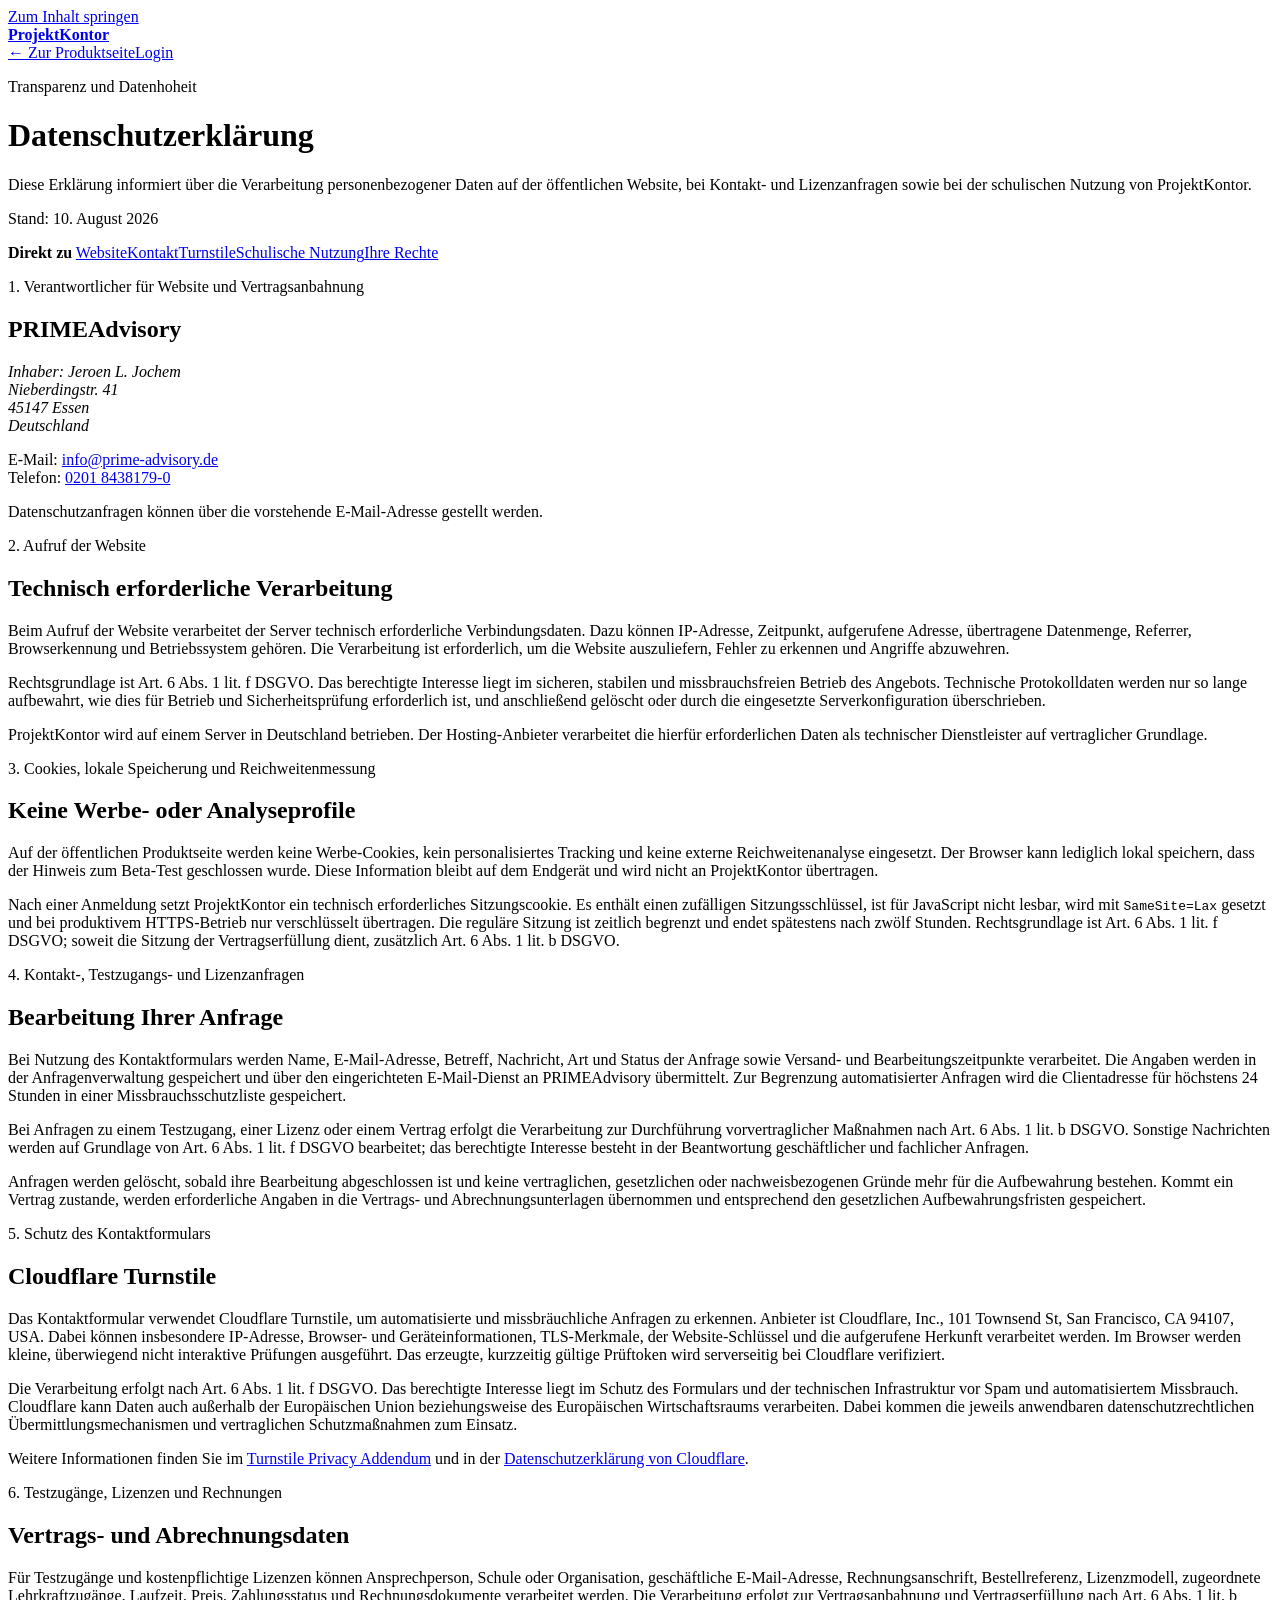
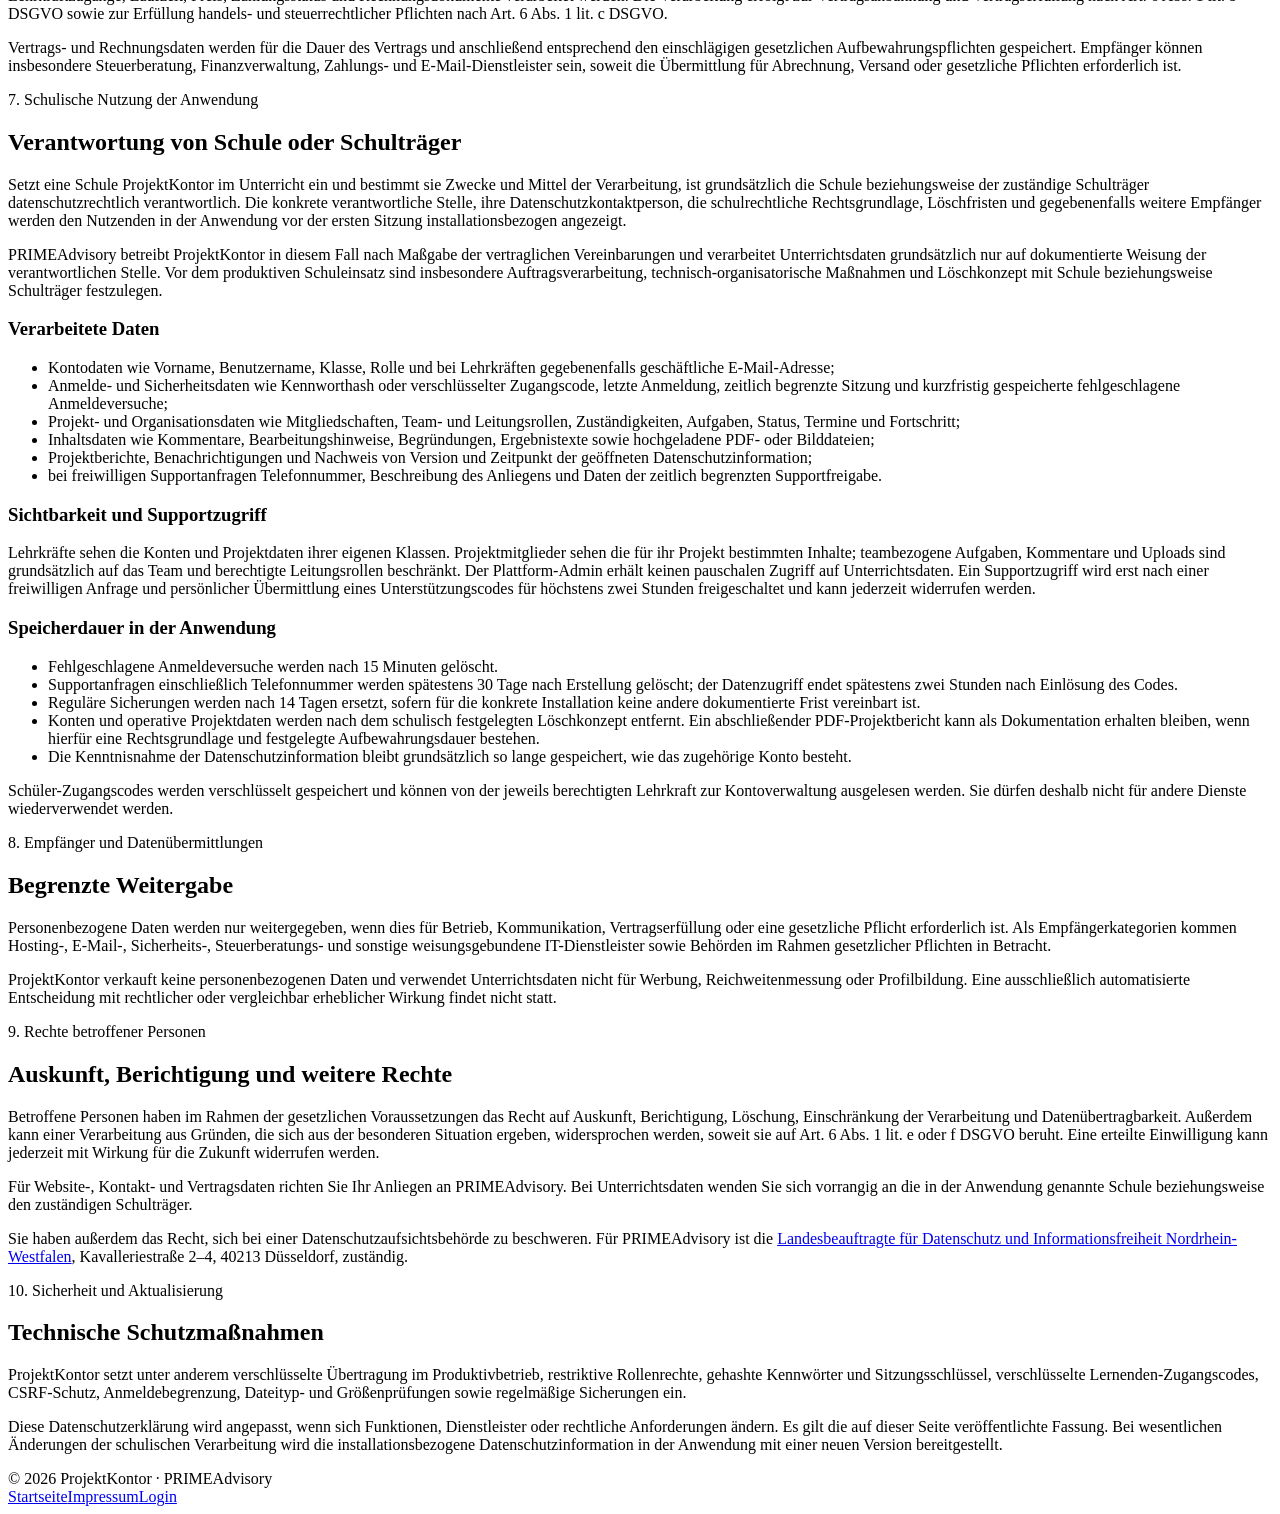
==== projektkontor/static/datenschutz.html @ 59647823 "Release 0.1.3: Datenschutzerklärung ergänzen - öffentliche Datenschutzerklärung für Website und schu" ====
<!doctype html>
<html lang="de">
<head>
  <meta charset="utf-8">
  <meta name="viewport" content="width=device-width,initial-scale=1">
  <meta name="theme-color" content="#0F2E5D">
  <link rel="icon" type="image/png" sizes="64x64" href="/favicon.png">
  <link rel="apple-touch-icon" sizes="180x180" href="/apple-touch-icon.png">
  <meta name="description" content="Datenschutzerklärung für die Website und die schulische Nutzung von ProjektKontor.">
  <meta name="robots" content="index,follow">
  <title>Datenschutzerklärung – ProjektKontor</title>
  <link rel="canonical" href="https://projektkontor.org/datenschutz">
  <link rel="stylesheet" href="/landing.css">
</head>
<body class="legal-page-body privacy-page-body">
  <a class="skip-link" href="#main">Zum Inhalt springen</a>
  <header class="site-header">
    <div class="header-inner">
      <a class="site-brand" href="/" aria-label="ProjektKontor Startseite"><img src="/projektkontor-logo.png" alt=""><strong>ProjektKontor</strong></a>
      <nav aria-label="Seitennavigation"><a class="legal-back-link" href="/">← Zur Produktseite</a><a class="login-link" href="/login">Login</a></nav>
    </div>
  </header>

  <main class="legal-main privacy-main" id="main">
    <header class="legal-hero">
      <p class="kicker">Transparenz und Datenhoheit</p>
      <h1>Datenschutzerklärung</h1>
      <p>Diese Erklärung informiert über die Verarbeitung personenbezogener Daten auf der öffentlichen Website, bei Kontakt- und Lizenzanfragen sowie bei der schulischen Nutzung von ProjektKontor.</p>
      <p class="privacy-updated">Stand: 10. August 2026</p>
    </header>

    <nav class="privacy-toc" aria-label="Inhalt der Datenschutzerklärung">
      <strong>Direkt zu</strong>
      <a href="#website">Website</a><a href="#kontakt">Kontakt</a><a href="#turnstile">Turnstile</a><a href="#unterricht">Schulische Nutzung</a><a href="#rechte">Ihre Rechte</a>
    </nav>

    <div class="privacy-legal-content">
      <section id="verantwortlicher">
        <p class="legal-label">1. Verantwortlicher für Website und Vertragsanbahnung</p>
        <h2>PRIMEAdvisory</h2>
        <address>Inhaber: Jeroen L. Jochem<br>Nieberdingstr. 41<br>45147 Essen<br>Deutschland</address>
        <p>E-Mail: <a href="mailto:info@prime-advisory.de">info@prime-advisory.de</a><br>Telefon: <a href="tel:+4920184381790">0201 8438179-0</a></p>
        <p>Datenschutzanfragen können über die vorstehende E-Mail-Adresse gestellt werden.</p>
      </section>

      <section id="website">
        <p class="legal-label">2. Aufruf der Website</p>
        <h2>Technisch erforderliche Verarbeitung</h2>
        <p>Beim Aufruf der Website verarbeitet der Server technisch erforderliche Verbindungsdaten. Dazu können IP-Adresse, Zeitpunkt, aufgerufene Adresse, übertragene Datenmenge, Referrer, Browserkennung und Betriebssystem gehören. Die Verarbeitung ist erforderlich, um die Website auszuliefern, Fehler zu erkennen und Angriffe abzuwehren.</p>
        <p>Rechtsgrundlage ist Art. 6 Abs. 1 lit. f DSGVO. Das berechtigte Interesse liegt im sicheren, stabilen und missbrauchsfreien Betrieb des Angebots. Technische Protokolldaten werden nur so lange aufbewahrt, wie dies für Betrieb und Sicherheitsprüfung erforderlich ist, und anschließend gelöscht oder durch die eingesetzte Serverkonfiguration überschrieben.</p>
        <p>ProjektKontor wird auf einem Server in Deutschland betrieben. Der Hosting-Anbieter verarbeitet die hierfür erforderlichen Daten als technischer Dienstleister auf vertraglicher Grundlage.</p>
      </section>

      <section id="speichertechniken">
        <p class="legal-label">3. Cookies, lokale Speicherung und Reichweitenmessung</p>
        <h2>Keine Werbe- oder Analyseprofile</h2>
        <p>Auf der öffentlichen Produktseite werden keine Werbe-Cookies, kein personalisiertes Tracking und keine externe Reichweitenanalyse eingesetzt. Der Browser kann lediglich lokal speichern, dass der Hinweis zum Beta-Test geschlossen wurde. Diese Information bleibt auf dem Endgerät und wird nicht an ProjektKontor übertragen.</p>
        <p>Nach einer Anmeldung setzt ProjektKontor ein technisch erforderliches Sitzungscookie. Es enthält einen zufälligen Sitzungsschlüssel, ist für JavaScript nicht lesbar, wird mit <code>SameSite=Lax</code> gesetzt und bei produktivem HTTPS-Betrieb nur verschlüsselt übertragen. Die reguläre Sitzung ist zeitlich begrenzt und endet spätestens nach zwölf Stunden. Rechtsgrundlage ist Art. 6 Abs. 1 lit. f DSGVO; soweit die Sitzung der Vertragserfüllung dient, zusätzlich Art. 6 Abs. 1 lit. b DSGVO.</p>
      </section>

      <section id="kontakt">
        <p class="legal-label">4. Kontakt-, Testzugangs- und Lizenzanfragen</p>
        <h2>Bearbeitung Ihrer Anfrage</h2>
        <p>Bei Nutzung des Kontaktformulars werden Name, E-Mail-Adresse, Betreff, Nachricht, Art und Status der Anfrage sowie Versand- und Bearbeitungszeitpunkte verarbeitet. Die Angaben werden in der Anfragenverwaltung gespeichert und über den eingerichteten E-Mail-Dienst an PRIMEAdvisory übermittelt. Zur Begrenzung automatisierter Anfragen wird die Clientadresse für höchstens 24 Stunden in einer Missbrauchsschutzliste gespeichert.</p>
        <p>Bei Anfragen zu einem Testzugang, einer Lizenz oder einem Vertrag erfolgt die Verarbeitung zur Durchführung vorvertraglicher Maßnahmen nach Art. 6 Abs. 1 lit. b DSGVO. Sonstige Nachrichten werden auf Grundlage von Art. 6 Abs. 1 lit. f DSGVO bearbeitet; das berechtigte Interesse besteht in der Beantwortung geschäftlicher und fachlicher Anfragen.</p>
        <p>Anfragen werden gelöscht, sobald ihre Bearbeitung abgeschlossen ist und keine vertraglichen, gesetzlichen oder nachweisbezogenen Gründe mehr für die Aufbewahrung bestehen. Kommt ein Vertrag zustande, werden erforderliche Angaben in die Vertrags- und Abrechnungsunterlagen übernommen und entsprechend den gesetzlichen Aufbewahrungsfristen gespeichert.</p>
      </section>

      <section id="turnstile">
        <p class="legal-label">5. Schutz des Kontaktformulars</p>
        <h2>Cloudflare Turnstile</h2>
        <p>Das Kontaktformular verwendet Cloudflare Turnstile, um automatisierte und missbräuchliche Anfragen zu erkennen. Anbieter ist Cloudflare, Inc., 101 Townsend St, San Francisco, CA 94107, USA. Dabei können insbesondere IP-Adresse, Browser- und Geräteinformationen, TLS-Merkmale, der Website-Schlüssel und die aufgerufene Herkunft verarbeitet werden. Im Browser werden kleine, überwiegend nicht interaktive Prüfungen ausgeführt. Das erzeugte, kurzzeitig gültige Prüftoken wird serverseitig bei Cloudflare verifiziert.</p>
        <p>Die Verarbeitung erfolgt nach Art. 6 Abs. 1 lit. f DSGVO. Das berechtigte Interesse liegt im Schutz des Formulars und der technischen Infrastruktur vor Spam und automatisiertem Missbrauch. Cloudflare kann Daten auch außerhalb der Europäischen Union beziehungsweise des Europäischen Wirtschaftsraums verarbeiten. Dabei kommen die jeweils anwendbaren datenschutzrechtlichen Übermittlungsmechanismen und vertraglichen Schutzmaßnahmen zum Einsatz.</p>
        <p>Weitere Informationen finden Sie im <a href="https://www.cloudflare.com/turnstile-privacy-policy/" rel="noopener noreferrer">Turnstile Privacy Addendum</a> und in der <a href="https://www.cloudflare.com/privacypolicy/" rel="noopener noreferrer">Datenschutzerklärung von Cloudflare</a>.</p>
      </section>

      <section id="vertraege">
        <p class="legal-label">6. Testzugänge, Lizenzen und Rechnungen</p>
        <h2>Vertrags- und Abrechnungsdaten</h2>
        <p>Für Testzugänge und kostenpflichtige Lizenzen können Ansprechperson, Schule oder Organisation, geschäftliche E-Mail-Adresse, Rechnungsanschrift, Bestellreferenz, Lizenzmodell, zugeordnete Lehrkraftzugänge, Laufzeit, Preis, Zahlungsstatus und Rechnungsdokumente verarbeitet werden. Die Verarbeitung erfolgt zur Vertragsanbahnung und Vertragserfüllung nach Art. 6 Abs. 1 lit. b DSGVO sowie zur Erfüllung handels- und steuerrechtlicher Pflichten nach Art. 6 Abs. 1 lit. c DSGVO.</p>
        <p>Vertrags- und Rechnungsdaten werden für die Dauer des Vertrags und anschließend entsprechend den einschlägigen gesetzlichen Aufbewahrungspflichten gespeichert. Empfänger können insbesondere Steuerberatung, Finanzverwaltung, Zahlungs- und E-Mail-Dienstleister sein, soweit die Übermittlung für Abrechnung, Versand oder gesetzliche Pflichten erforderlich ist.</p>
      </section>

      <section id="unterricht">
        <p class="legal-label">7. Schulische Nutzung der Anwendung</p>
        <h2>Verantwortung von Schule oder Schulträger</h2>
        <p>Setzt eine Schule ProjektKontor im Unterricht ein und bestimmt sie Zwecke und Mittel der Verarbeitung, ist grundsätzlich die Schule beziehungsweise der zuständige Schulträger datenschutzrechtlich verantwortlich. Die konkrete verantwortliche Stelle, ihre Datenschutzkontaktperson, die schulrechtliche Rechtsgrundlage, Löschfristen und gegebenenfalls weitere Empfänger werden den Nutzenden in der Anwendung vor der ersten Sitzung installationsbezogen angezeigt.</p>
        <p>PRIMEAdvisory betreibt ProjektKontor in diesem Fall nach Maßgabe der vertraglichen Vereinbarungen und verarbeitet Unterrichtsdaten grundsätzlich nur auf dokumentierte Weisung der verantwortlichen Stelle. Vor dem produktiven Schuleinsatz sind insbesondere Auftragsverarbeitung, technisch-organisatorische Maßnahmen und Löschkonzept mit Schule beziehungsweise Schulträger festzulegen.</p>

        <h3>Verarbeitete Daten</h3>
        <ul>
          <li>Kontodaten wie Vorname, Benutzername, Klasse, Rolle und bei Lehrkräften gegebenenfalls geschäftliche E-Mail-Adresse;</li>
          <li>Anmelde- und Sicherheitsdaten wie Kennworthash oder verschlüsselter Zugangscode, letzte Anmeldung, zeitlich begrenzte Sitzung und kurzfristig gespeicherte fehlgeschlagene Anmeldeversuche;</li>
          <li>Projekt- und Organisationsdaten wie Mitgliedschaften, Team- und Leitungsrollen, Zuständigkeiten, Aufgaben, Status, Termine und Fortschritt;</li>
          <li>Inhaltsdaten wie Kommentare, Bearbeitungshinweise, Begründungen, Ergebnistexte sowie hochgeladene PDF- oder Bilddateien;</li>
          <li>Projektberichte, Benachrichtigungen und Nachweis von Version und Zeitpunkt der geöffneten Datenschutzinformation;</li>
          <li>bei freiwilligen Supportanfragen Telefonnummer, Beschreibung des Anliegens und Daten der zeitlich begrenzten Supportfreigabe.</li>
        </ul>

        <h3>Sichtbarkeit und Supportzugriff</h3>
        <p>Lehrkräfte sehen die Konten und Projektdaten ihrer eigenen Klassen. Projektmitglieder sehen die für ihr Projekt bestimmten Inhalte; teambezogene Aufgaben, Kommentare und Uploads sind grundsätzlich auf das Team und berechtigte Leitungsrollen beschränkt. Der Plattform-Admin erhält keinen pauschalen Zugriff auf Unterrichtsdaten. Ein Supportzugriff wird erst nach einer freiwilligen Anfrage und persönlicher Übermittlung eines Unterstützungscodes für höchstens zwei Stunden freigeschaltet und kann jederzeit widerrufen werden.</p>

        <h3>Speicherdauer in der Anwendung</h3>
        <ul>
          <li>Fehlgeschlagene Anmeldeversuche werden nach 15 Minuten gelöscht.</li>
          <li>Supportanfragen einschließlich Telefonnummer werden spätestens 30 Tage nach Erstellung gelöscht; der Datenzugriff endet spätestens zwei Stunden nach Einlösung des Codes.</li>
          <li>Reguläre Sicherungen werden nach 14 Tagen ersetzt, sofern für die konkrete Installation keine andere dokumentierte Frist vereinbart ist.</li>
          <li>Konten und operative Projektdaten werden nach dem schulisch festgelegten Löschkonzept entfernt. Ein abschließender PDF-Projektbericht kann als Dokumentation erhalten bleiben, wenn hierfür eine Rechtsgrundlage und festgelegte Aufbewahrungsdauer bestehen.</li>
          <li>Die Kenntnisnahme der Datenschutzinformation bleibt grundsätzlich so lange gespeichert, wie das zugehörige Konto besteht.</li>
        </ul>
        <p>Schüler-Zugangscodes werden verschlüsselt gespeichert und können von der jeweils berechtigten Lehrkraft zur Kontoverwaltung ausgelesen werden. Sie dürfen deshalb nicht für andere Dienste wiederverwendet werden.</p>
      </section>

      <section id="empfaenger">
        <p class="legal-label">8. Empfänger und Datenübermittlungen</p>
        <h2>Begrenzte Weitergabe</h2>
        <p>Personenbezogene Daten werden nur weitergegeben, wenn dies für Betrieb, Kommunikation, Vertragserfüllung oder eine gesetzliche Pflicht erforderlich ist. Als Empfängerkategorien kommen Hosting-, E-Mail-, Sicherheits-, Steuerberatungs- und sonstige weisungsgebundene IT-Dienstleister sowie Behörden im Rahmen gesetzlicher Pflichten in Betracht.</p>
        <p>ProjektKontor verkauft keine personenbezogenen Daten und verwendet Unterrichtsdaten nicht für Werbung, Reichweitenmessung oder Profilbildung. Eine ausschließlich automatisierte Entscheidung mit rechtlicher oder vergleichbar erheblicher Wirkung findet nicht statt.</p>
      </section>

      <section id="rechte">
        <p class="legal-label">9. Rechte betroffener Personen</p>
        <h2>Auskunft, Berichtigung und weitere Rechte</h2>
        <p>Betroffene Personen haben im Rahmen der gesetzlichen Voraussetzungen das Recht auf Auskunft, Berichtigung, Löschung, Einschränkung der Verarbeitung und Datenübertragbarkeit. Außerdem kann einer Verarbeitung aus Gründen, die sich aus der besonderen Situation ergeben, widersprochen werden, soweit sie auf Art. 6 Abs. 1 lit. e oder f DSGVO beruht. Eine erteilte Einwilligung kann jederzeit mit Wirkung für die Zukunft widerrufen werden.</p>
        <p>Für Website-, Kontakt- und Vertragsdaten richten Sie Ihr Anliegen an PRIMEAdvisory. Bei Unterrichtsdaten wenden Sie sich vorrangig an die in der Anwendung genannte Schule beziehungsweise den zuständigen Schulträger.</p>
        <p>Sie haben außerdem das Recht, sich bei einer Datenschutzaufsichtsbehörde zu beschweren. Für PRIMEAdvisory ist die <a href="https://www.ldi.nrw.de/" rel="noopener noreferrer">Landesbeauftragte für Datenschutz und Informationsfreiheit Nordrhein-Westfalen</a>, Kavalleriestraße 2–4, 40213 Düsseldorf, zuständig.</p>
      </section>

      <section id="sicherheit-aenderungen">
        <p class="legal-label">10. Sicherheit und Aktualisierung</p>
        <h2>Technische Schutzmaßnahmen</h2>
        <p>ProjektKontor setzt unter anderem verschlüsselte Übertragung im Produktivbetrieb, restriktive Rollenrechte, gehashte Kennwörter und Sitzungsschlüssel, verschlüsselte Lernenden-Zugangscodes, CSRF-Schutz, Anmeldebegrenzung, Dateityp- und Größenprüfungen sowie regelmäßige Sicherungen ein.</p>
        <p>Diese Datenschutzerklärung wird angepasst, wenn sich Funktionen, Dienstleister oder rechtliche Anforderungen ändern. Es gilt die auf dieser Seite veröffentlichte Fassung. Bei wesentlichen Änderungen der schulischen Verarbeitung wird die installationsbezogene Datenschutzinformation in der Anwendung mit einer neuen Version bereitgestellt.</p>
      </section>
    </div>
  </main>

  <footer class="legal-footer">
    <span>© 2026 ProjektKontor · PRIMEAdvisory</span>
    <nav aria-label="Fußnavigation"><a href="/">Startseite</a><a href="/impressum">Impressum</a><a href="/login">Login</a></nav>
  </footer>
</body>
</html>
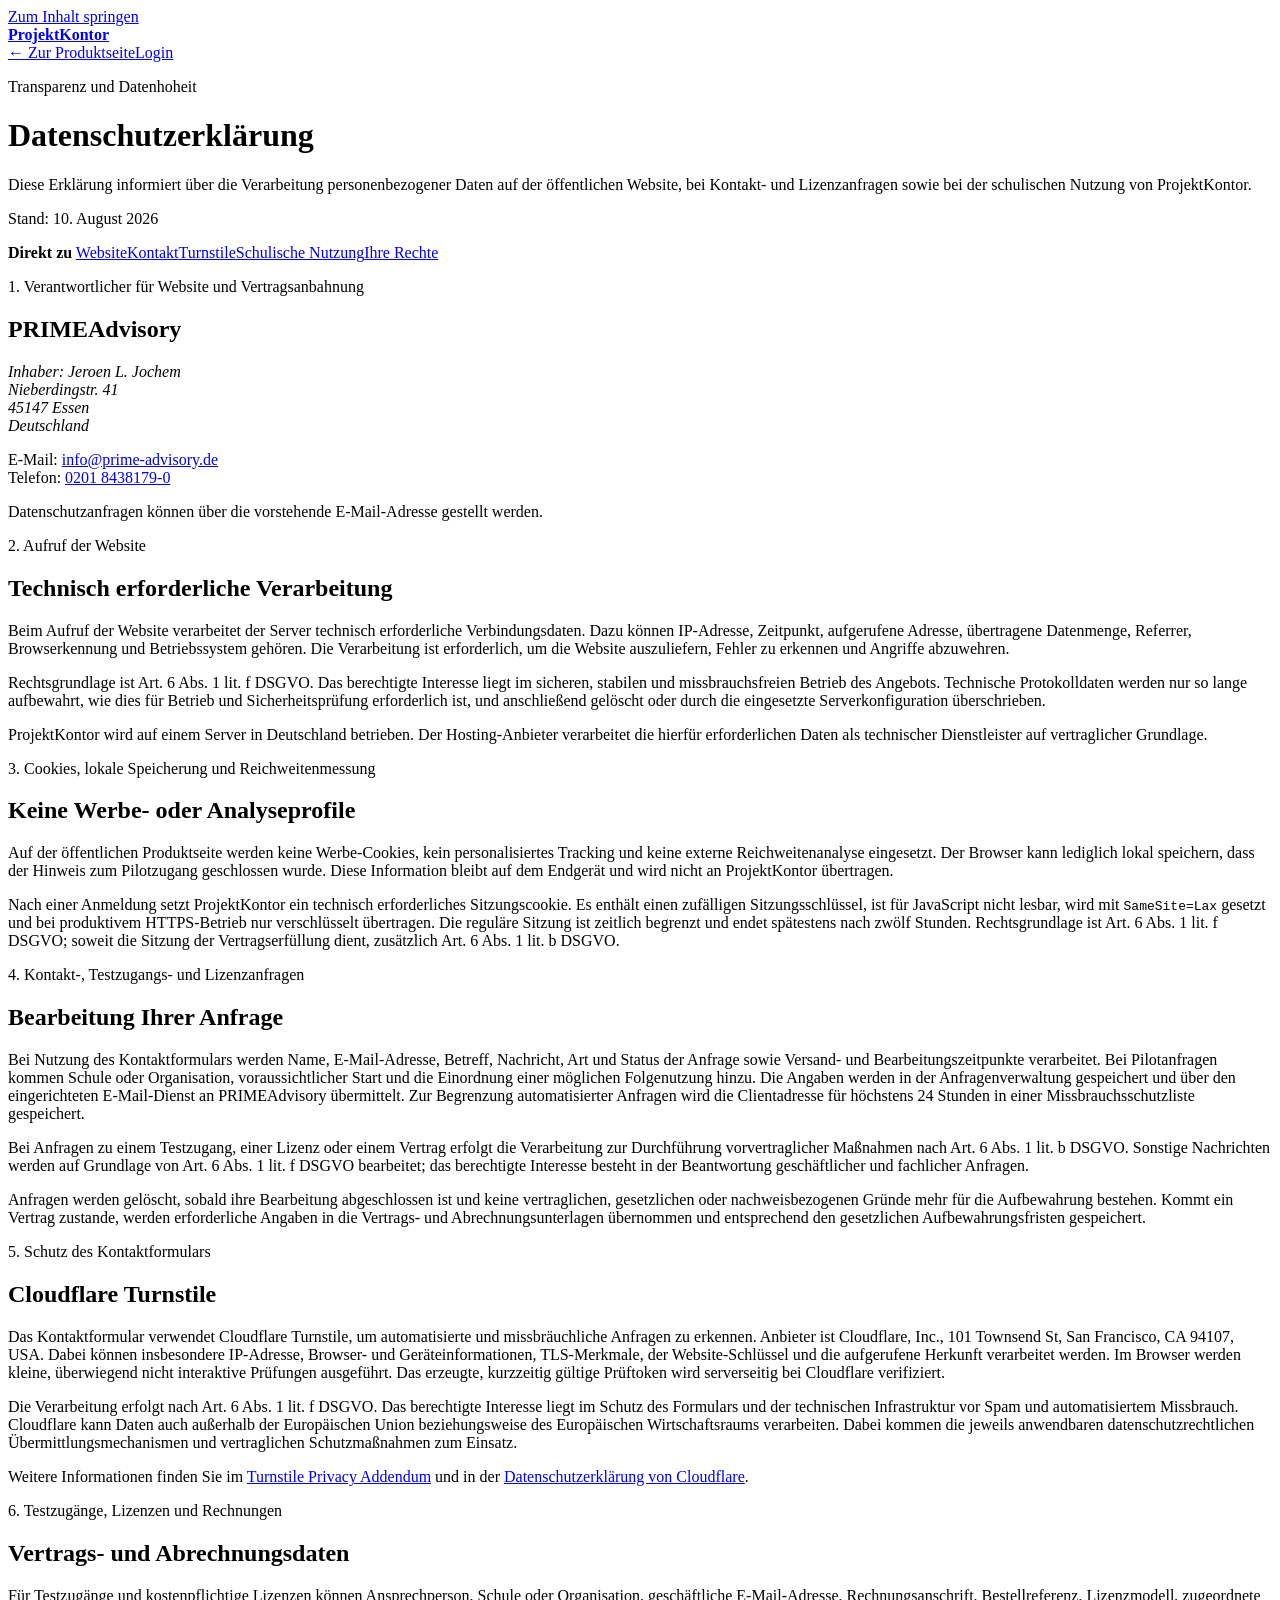
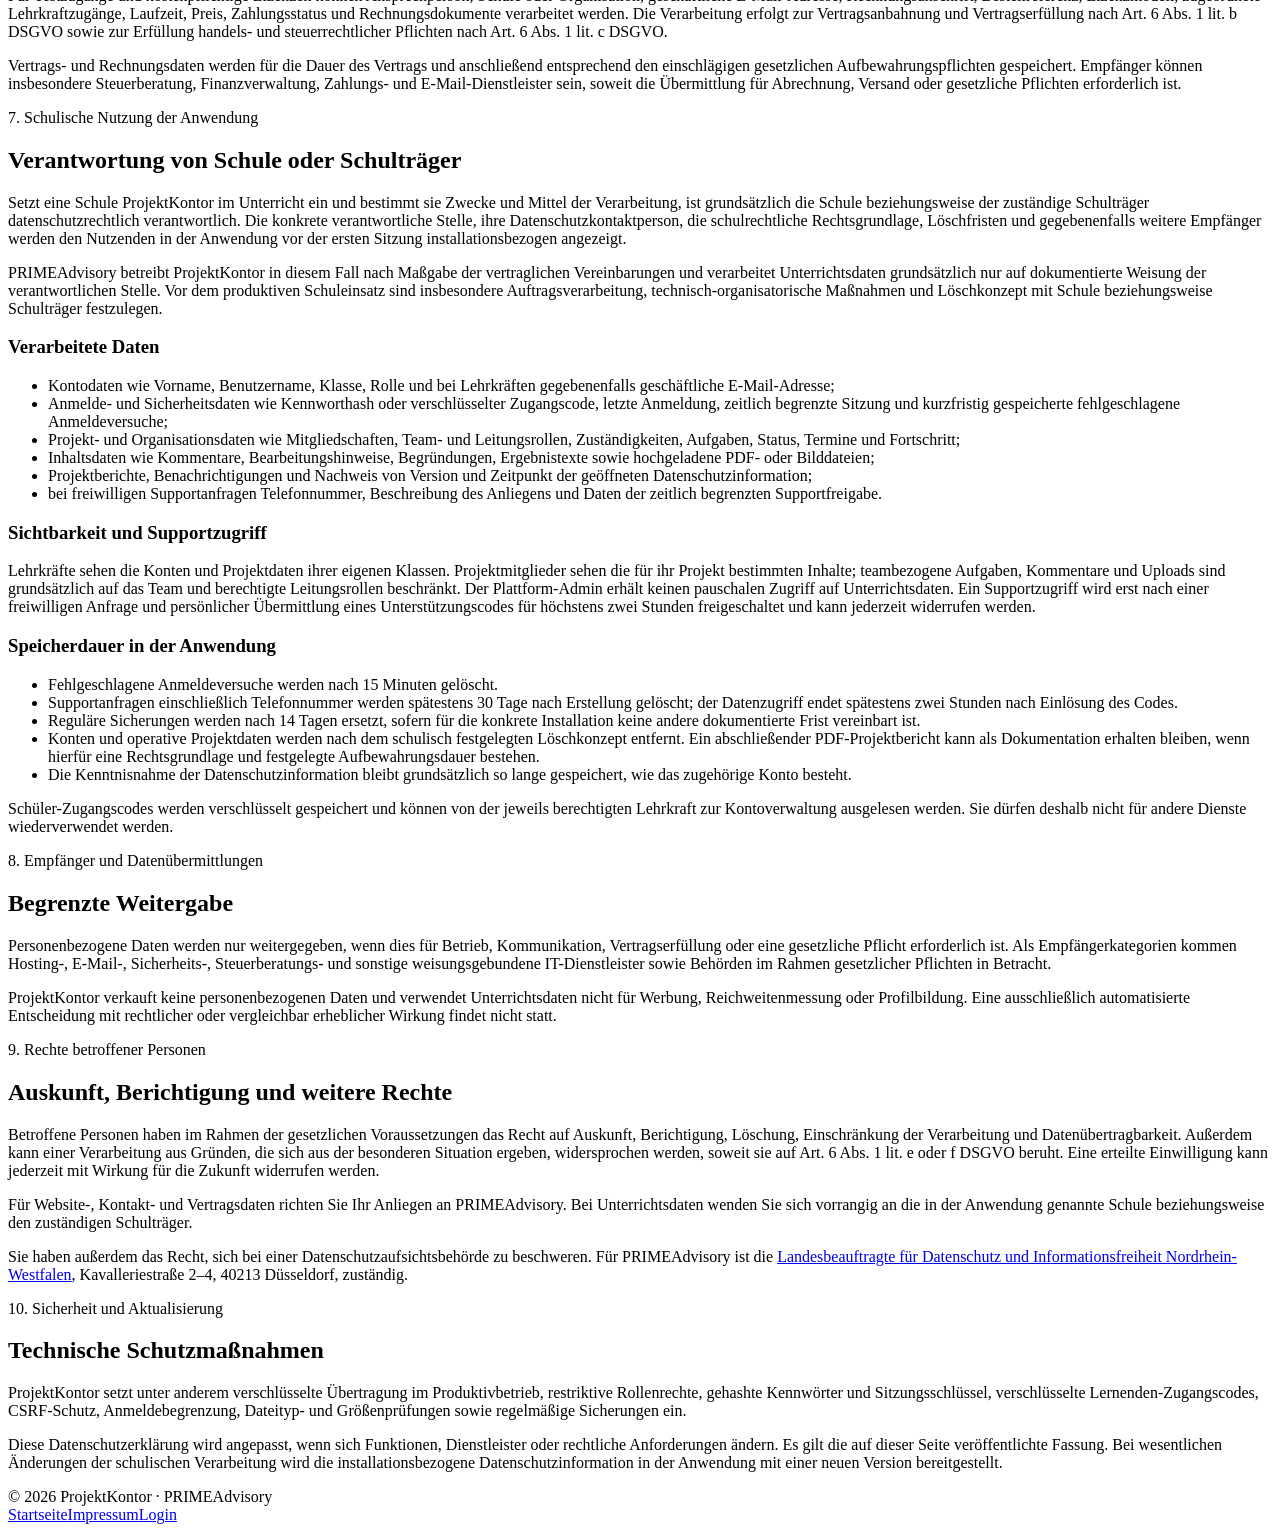
==== commit e530190a: "Release 0.2.0: begleiteten Vier-Wochen-Pilot einfuehren - Praxistest auf vier Wochen sowie eine Klas" ====
--- a/projektkontor/static/datenschutz.html
+++ b/projektkontor/static/datenschutz.html
@@ -54,14 +54,14 @@
       <section id="speichertechniken">
         <p class="legal-label">3. Cookies, lokale Speicherung und Reichweitenmessung</p>
         <h2>Keine Werbe- oder Analyseprofile</h2>
-        <p>Auf der öffentlichen Produktseite werden keine Werbe-Cookies, kein personalisiertes Tracking und keine externe Reichweitenanalyse eingesetzt. Der Browser kann lediglich lokal speichern, dass der Hinweis zum Beta-Test geschlossen wurde. Diese Information bleibt auf dem Endgerät und wird nicht an ProjektKontor übertragen.</p>
+        <p>Auf der öffentlichen Produktseite werden keine Werbe-Cookies, kein personalisiertes Tracking und keine externe Reichweitenanalyse eingesetzt. Der Browser kann lediglich lokal speichern, dass der Hinweis zum Pilotzugang geschlossen wurde. Diese Information bleibt auf dem Endgerät und wird nicht an ProjektKontor übertragen.</p>
         <p>Nach einer Anmeldung setzt ProjektKontor ein technisch erforderliches Sitzungscookie. Es enthält einen zufälligen Sitzungsschlüssel, ist für JavaScript nicht lesbar, wird mit <code>SameSite=Lax</code> gesetzt und bei produktivem HTTPS-Betrieb nur verschlüsselt übertragen. Die reguläre Sitzung ist zeitlich begrenzt und endet spätestens nach zwölf Stunden. Rechtsgrundlage ist Art. 6 Abs. 1 lit. f DSGVO; soweit die Sitzung der Vertragserfüllung dient, zusätzlich Art. 6 Abs. 1 lit. b DSGVO.</p>
       </section>
 
       <section id="kontakt">
         <p class="legal-label">4. Kontakt-, Testzugangs- und Lizenzanfragen</p>
         <h2>Bearbeitung Ihrer Anfrage</h2>
-        <p>Bei Nutzung des Kontaktformulars werden Name, E-Mail-Adresse, Betreff, Nachricht, Art und Status der Anfrage sowie Versand- und Bearbeitungszeitpunkte verarbeitet. Die Angaben werden in der Anfragenverwaltung gespeichert und über den eingerichteten E-Mail-Dienst an PRIMEAdvisory übermittelt. Zur Begrenzung automatisierter Anfragen wird die Clientadresse für höchstens 24 Stunden in einer Missbrauchsschutzliste gespeichert.</p>
+        <p>Bei Nutzung des Kontaktformulars werden Name, E-Mail-Adresse, Betreff, Nachricht, Art und Status der Anfrage sowie Versand- und Bearbeitungszeitpunkte verarbeitet. Bei Pilotanfragen kommen Schule oder Organisation, voraussichtlicher Start und die Einordnung einer möglichen Folgenutzung hinzu. Die Angaben werden in der Anfragenverwaltung gespeichert und über den eingerichteten E-Mail-Dienst an PRIMEAdvisory übermittelt. Zur Begrenzung automatisierter Anfragen wird die Clientadresse für höchstens 24 Stunden in einer Missbrauchsschutzliste gespeichert.</p>
         <p>Bei Anfragen zu einem Testzugang, einer Lizenz oder einem Vertrag erfolgt die Verarbeitung zur Durchführung vorvertraglicher Maßnahmen nach Art. 6 Abs. 1 lit. b DSGVO. Sonstige Nachrichten werden auf Grundlage von Art. 6 Abs. 1 lit. f DSGVO bearbeitet; das berechtigte Interesse besteht in der Beantwortung geschäftlicher und fachlicher Anfragen.</p>
         <p>Anfragen werden gelöscht, sobald ihre Bearbeitung abgeschlossen ist und keine vertraglichen, gesetzlichen oder nachweisbezogenen Gründe mehr für die Aufbewahrung bestehen. Kommt ein Vertrag zustande, werden erforderliche Angaben in die Vertrags- und Abrechnungsunterlagen übernommen und entsprechend den gesetzlichen Aufbewahrungsfristen gespeichert.</p>
       </section>
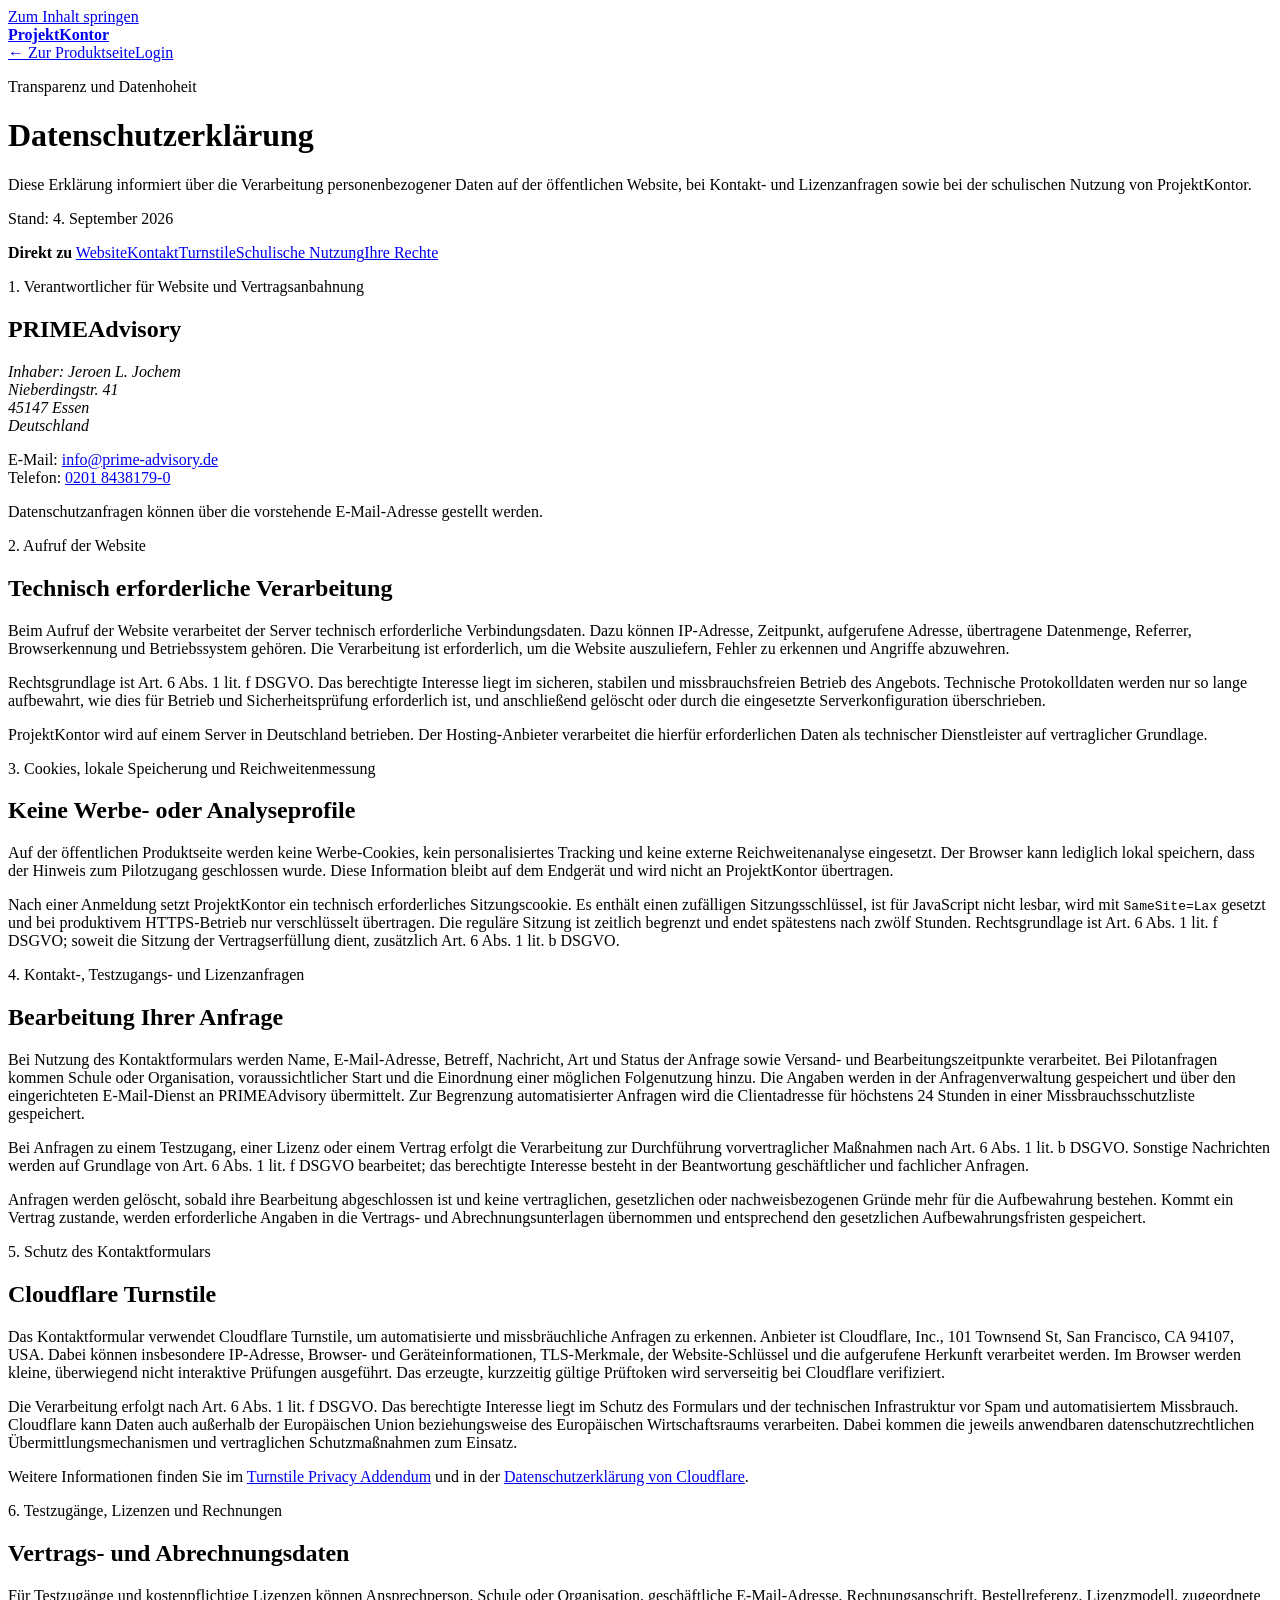
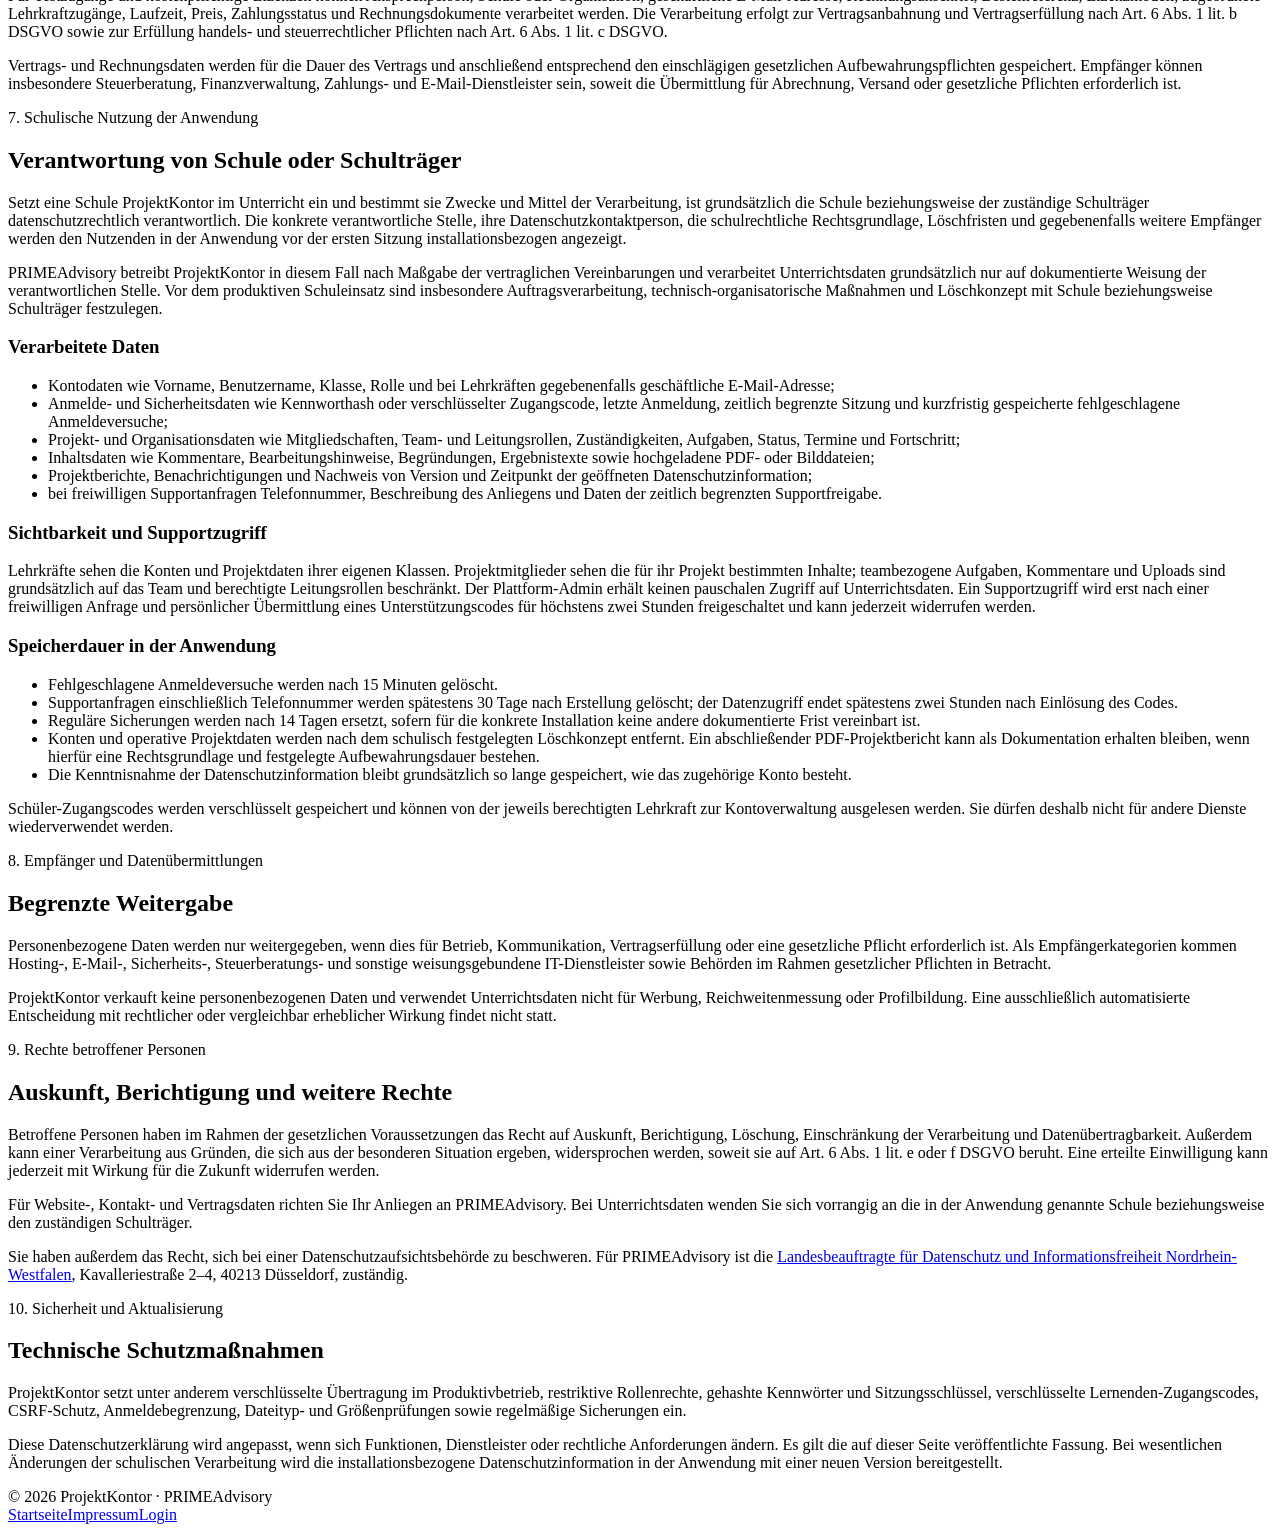
==== commit b9805553: "Release 0.2.2: Betreiberangaben im Datenschutz ergaenzen" ====
--- a/projektkontor/static/datenschutz.html
+++ b/projektkontor/static/datenschutz.html
@@ -26,7 +26,7 @@
       <p class="kicker">Transparenz und Datenhoheit</p>
       <h1>Datenschutzerklärung</h1>
       <p>Diese Erklärung informiert über die Verarbeitung personenbezogener Daten auf der öffentlichen Website, bei Kontakt- und Lizenzanfragen sowie bei der schulischen Nutzung von ProjektKontor.</p>
-      <p class="privacy-updated">Stand: 10. August 2026</p>
+      <p class="privacy-updated">Stand: 4. September 2026</p>
     </header>
 
     <nav class="privacy-toc" aria-label="Inhalt der Datenschutzerklärung">
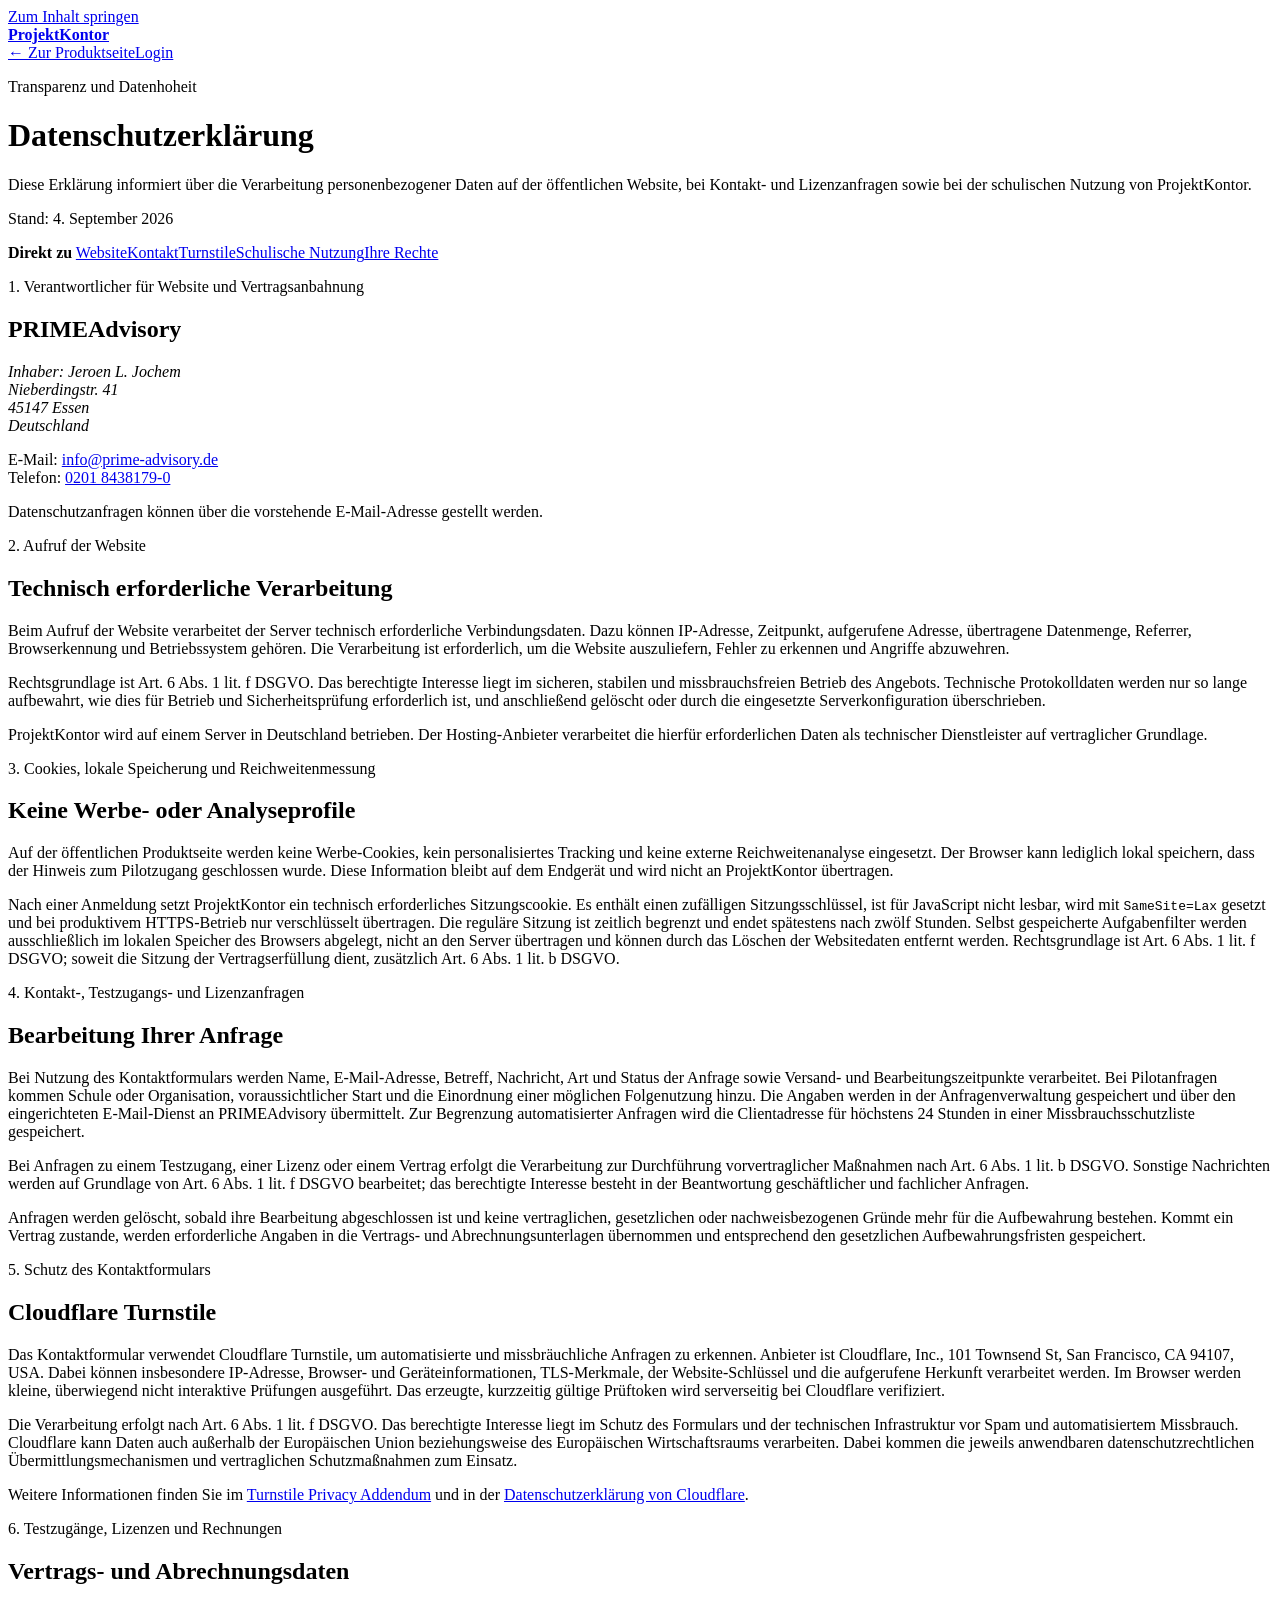
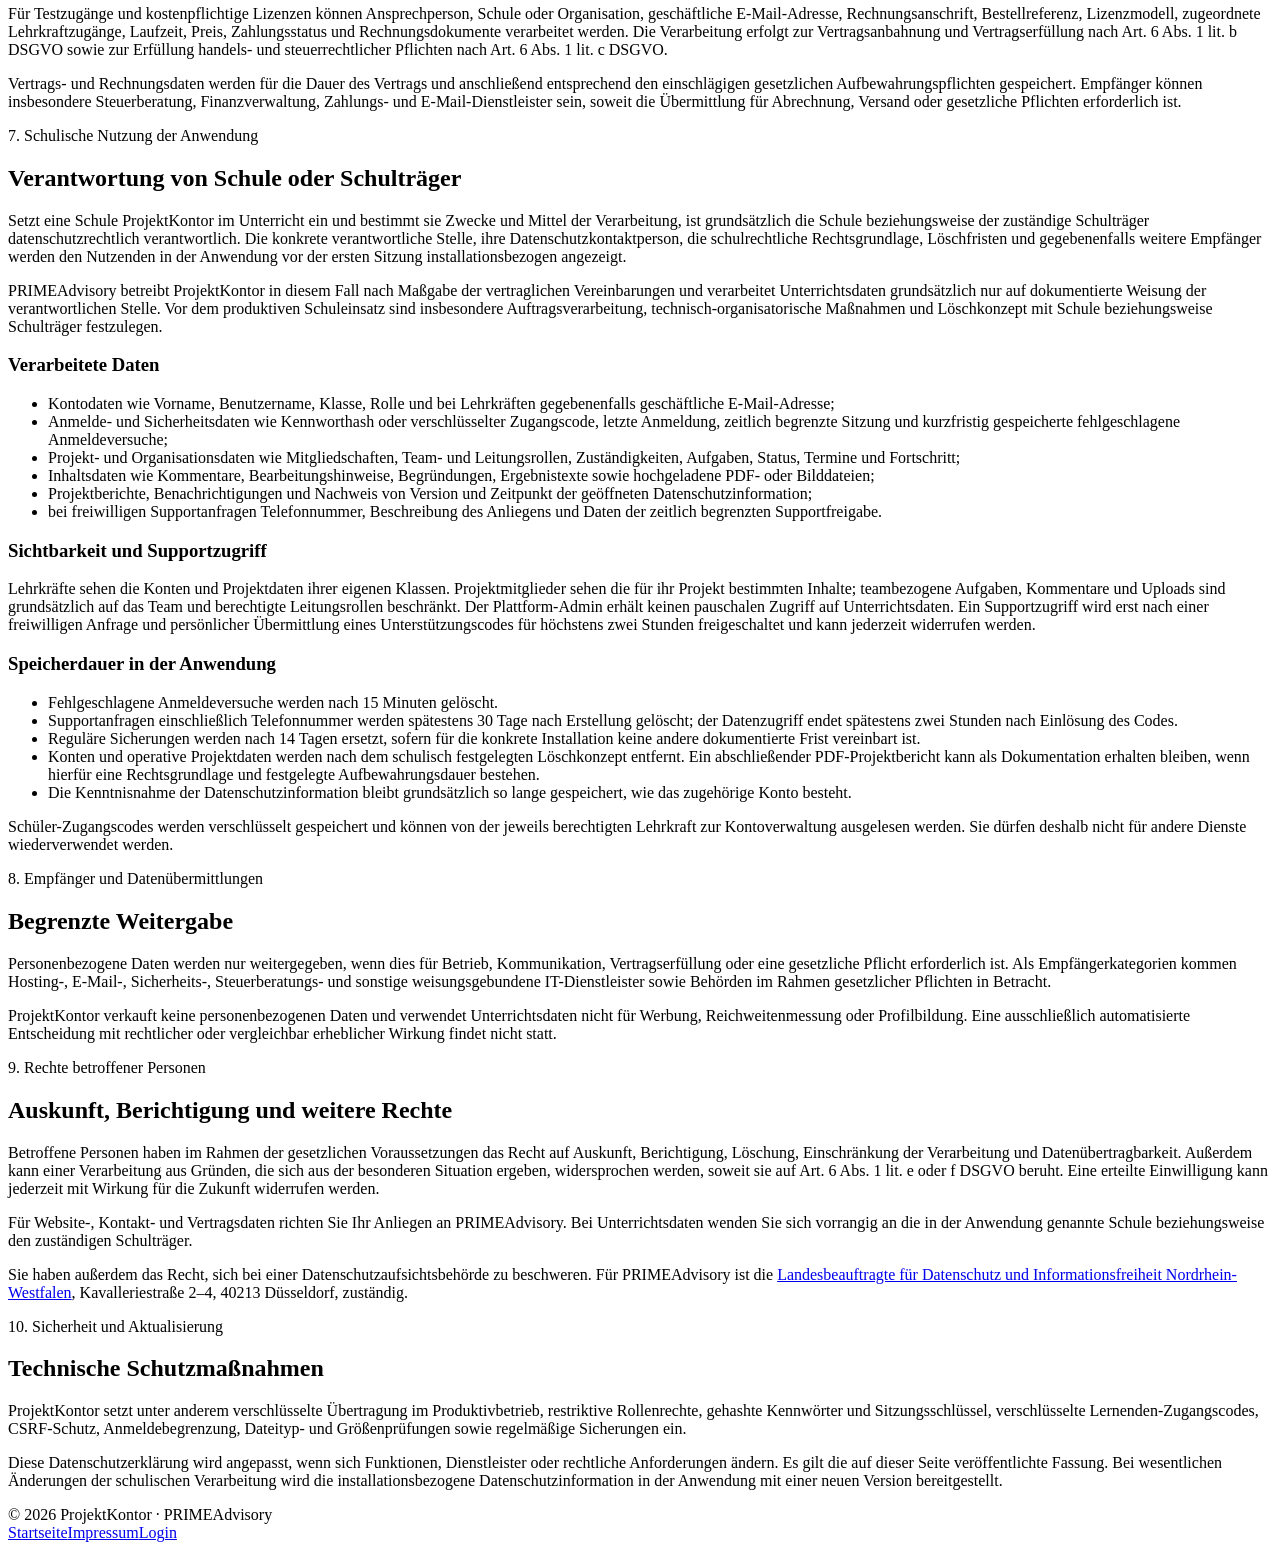
==== commit 57c2ffb0: "Release 0.3.0: Projektuebersicht und Planung ausbauen" ====
--- a/projektkontor/static/datenschutz.html
+++ b/projektkontor/static/datenschutz.html
@@ -55,7 +55,7 @@
         <p class="legal-label">3. Cookies, lokale Speicherung und Reichweitenmessung</p>
         <h2>Keine Werbe- oder Analyseprofile</h2>
         <p>Auf der öffentlichen Produktseite werden keine Werbe-Cookies, kein personalisiertes Tracking und keine externe Reichweitenanalyse eingesetzt. Der Browser kann lediglich lokal speichern, dass der Hinweis zum Pilotzugang geschlossen wurde. Diese Information bleibt auf dem Endgerät und wird nicht an ProjektKontor übertragen.</p>
-        <p>Nach einer Anmeldung setzt ProjektKontor ein technisch erforderliches Sitzungscookie. Es enthält einen zufälligen Sitzungsschlüssel, ist für JavaScript nicht lesbar, wird mit <code>SameSite=Lax</code> gesetzt und bei produktivem HTTPS-Betrieb nur verschlüsselt übertragen. Die reguläre Sitzung ist zeitlich begrenzt und endet spätestens nach zwölf Stunden. Rechtsgrundlage ist Art. 6 Abs. 1 lit. f DSGVO; soweit die Sitzung der Vertragserfüllung dient, zusätzlich Art. 6 Abs. 1 lit. b DSGVO.</p>
+        <p>Nach einer Anmeldung setzt ProjektKontor ein technisch erforderliches Sitzungscookie. Es enthält einen zufälligen Sitzungsschlüssel, ist für JavaScript nicht lesbar, wird mit <code>SameSite=Lax</code> gesetzt und bei produktivem HTTPS-Betrieb nur verschlüsselt übertragen. Die reguläre Sitzung ist zeitlich begrenzt und endet spätestens nach zwölf Stunden. Selbst gespeicherte Aufgabenfilter werden ausschließlich im lokalen Speicher des Browsers abgelegt, nicht an den Server übertragen und können durch das Löschen der Websitedaten entfernt werden. Rechtsgrundlage ist Art. 6 Abs. 1 lit. f DSGVO; soweit die Sitzung der Vertragserfüllung dient, zusätzlich Art. 6 Abs. 1 lit. b DSGVO.</p>
       </section>
 
       <section id="kontakt">
